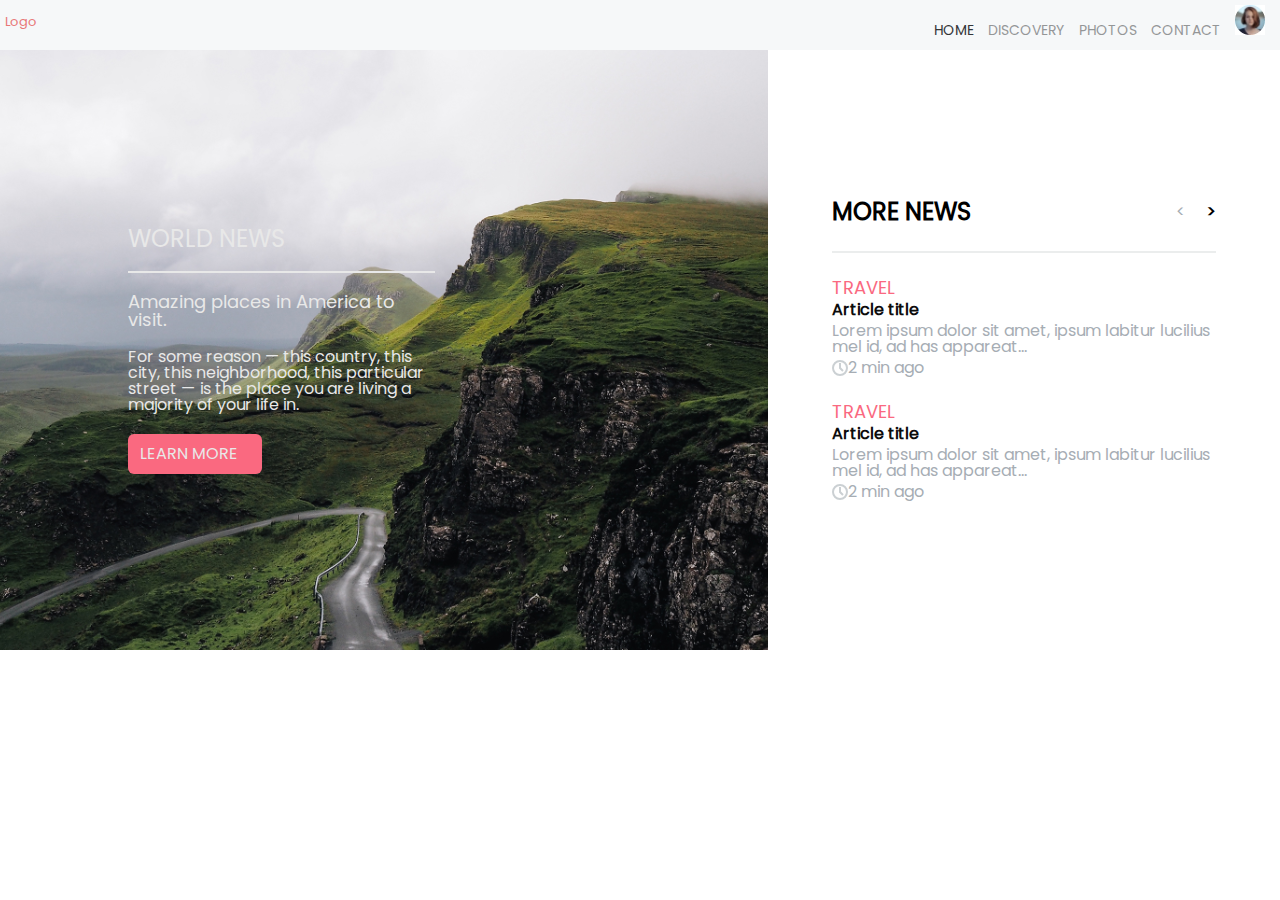
==== index.html @ dec8e2a4 "header and first section" ====
<!DOCTYPE html>
<html lang="en">
<head>
    <!-- seo meta tags -->
    <meta name="description" content="Free Web tutorials">
    <meta name="keywords" content="HTML, CSS,Forms,Contact">
    <meta name="author" content="Zura papiashvili">
    <!-- facebook  meta tags -->
    <meta property="og:url"                content="https://zura-papiashvili.github.io/HTML_CSS_task_10/" />
    <meta property="og:type"               content="Contact Page" />
    <meta property="og:title"              content="Canary Islands" />
    <meta property="og:description"        content="Unilab Stage 2 task" />
    <meta property="og:image"              content="https://astreatc.com/wp-content/uploads/elementor/thumbs/canaryislands_tmo_2013166_lrg-scaled-e1604774822308-oy2t4gxd7bbprxfwlxru85nkq8hnpl6gcvb4r02bos.jpg" />

    <link rel="stylesheet" href="css/reset.css">
    <link rel="stylesheet" href="css/fonts.css">
    <link rel="stylesheet" href="css/base.css">
    <meta charset="UTF-8">
    <meta name="viewport" content="width=device-width, initial-scale=1.0">
    <link rel="shortcut icon" href="images/mail.svg" type="image/svg">  
    <title>Document</title>
</head>
<body>
    <header>
        <div >
            <nav class='flex'>
                <a href="#"><p class='logo'>Logo</p></a>
                
                <ul>
                    <li><a href="#">HOME</a></li>
                    <li><a href="#">DISCOVERY</a></li>
                    <li><a href="#">PHOTOS</a></li>
                    <li><a href="#">CONTACT</a></li>
                    <li><a href="#"><img class='avatar' src="images/christopher-campbell-28567-unsplash.jpg" alt="img"></a></li>
                </ul>
            </nav>
        </div>
    </header>
    <section class='section-one flex'>
        <div class='world-news flex' >
            <div class='text-block   flex-column'>
                <h1>WORLD NEWS</h1>
                <span></span>
                <h2>Amazing places in America to visit.</h2>
                <p>For some reason — this country, this city, this neighborhood, this particular street —  is the place you are living a majority of your life in.</p>
                
                <div class="button">
                    <p>LEARN MORE</p>
                </div>

            </div>           
        </div>

        <div class="more-news ">
            <div class="right-block flex-column">
                <div class='flex'>
                    <h1>MORE NEWS</h1>
                    <div class="arrows">
                        <ul class="flex">
                            <li><</li>
                            <li>></li>
                        </ul>
                       
                        

                    </div>
                </div>
                
                <span></span>

                <div class="article">
                    <h2>TRAVEL</h2>
                    <h3>Article title</h3>
                    <p>Lorem ipsum dolor sit amet, ipsum labitur lucilius mel id, ad has appareat…</p>
                    <div class='time flex'>
                        <img src="images/time.svg" alt="t">
                        <p>2 min ago</p>
                    </div>
                </div>
                <div class="article">
                    <h2>TRAVEL</h2>
                    <h3>Article title</h3>
                    <p>Lorem ipsum dolor sit amet, ipsum labitur lucilius mel id, ad has appareat…</p>
                    <div class='time flex'>
                        <img src="images/time.svg" alt="t">
                        <p>2 min ago</p>
                    </div>
                </div>


            </div>
            
            




        </div>


    </section>


</body>
</html>
---- css/fonts.css ----
@font-face {
    font-family: 'Poppins';
    src: url('../fonts/Poppins-Regular.eot');
    src: url('../fonts/Poppins-Regular.eot?#iefix') format('embedded-opentype'),
        url('../fonts/Poppins-Regular.woff2') format('woff2'),
        url('../fonts/Poppins-Regular.woff') format('woff'),
        url('../fonts/Poppins-Regular.ttf') format('truetype'),
        url('../fonts/Poppins-Regular.svg#Poppins-Regular') format('svg');
    font-weight: normal;
    font-style: normal;
    font-display: swap;
}
---- css/base.css ----
header{
    width: 100%;
    display: block;
    z-index: 100;
    background-color: #F6F8F9;
    height: 50px;
    color: #343638;
    padding: 5px;
}
header a{
    color:#343638;
}
header li{
    padding-right: 10px;
    display: inline-block;
    opacity: 50%;

}
header li:first-child{
    opacity: 100%;
}
header li:last-child{
    opacity: 100%;
}
.logo{
    font-size: 13px;
    color: #E87777;
}


body{
    font-family:'Poppins';
    font-size: 14px;

    width: 100%;
}




.container{
    margin: 20px auto;
    max-width: 1140px;
    width: 100%;
    display: block;  
    margin-top: 0px; 
}

.flex{
    display: flex;
    flex-wrap: wrap;
    align-items: center;
    justify-content: space-between;
    vertical-align: center ;
}



.flex-column{
    display: flex;
    flex-direction: column;
    justify-content: space-between;

}

.world-news{
    width: 60%;
    background-image: url('../images/road.png');
    height: 600px; 
    background-position: center;
    background-repeat: no-repeat;
    background-size: cover;
    padding: 10%;
    color: #E8E8E8;
}
.text-block {
    width: 60%;
    height: 247px;
}
.text-block span{
    background-color: #E8E8E8;
    height: 2px;
}
h1{
    font-size: 24px;

}
h2{
    border: 2px;
    font-size: 18px;
    display: inline-block;
}
p{
    font-size: 16px;
}
.button{
    padding: 12px;
    height:40px ;
    width: 134px;
    background-color: #FA6980;
    border-radius: 6px;
}
.more-news{
    width: 40%;
    color: black;
    padding: 5%;
}
.right-block{
    height: 300px;
}
.more-news span{
    background-color: #EBEDED;
    height: 2px;
}
.more-news h2{
    
    color: #FA6980;

}
.more-news h1{
    
    color: #000000;
    font-weight: bolder;

}
.more-news h3{
    margin-top: 5px;
    margin-bottom: 5px;
    color: #0c0c0c;
    font-weight: bold;


}
.more-news {

    color:#A6ADB4;
    font-size: 16px;

}
.time{
    margin-top: 5px;
    display: flex;
    justify-content: left;
}
.arrows{
    width: 40px ;
    
}
.arrows li:last-child{
    font-weight: bold;
    color: black;
}





footer{
    padding: 20px;
}

footer li{
    margin-top: 10px;
}

@media (max-width: 870px){
    .text-area{
        margin-right: 15px;
        width: 100%;
        padding: 10px;
    }
    .form{
        flex-direction: column;
    }
    .inputs{
        flex-direction: row;
        justify-content: space-between;
        width: 100%;
        margin-top: 10px;
        margin-left: 15px;
        padding-right: 20px;
    }
    input,button{
        width: 48%;
    }
    
}
@media (max-width: 550px){
    .text-area{
        margin-right: 15px;
        width: 100%;
    }
    .form{
        flex-direction: column;
    }

    input,button{
        width: 100%;
    }
    .footer-blocks{
        flex-direction:column;
    }
    .footer-blocks ul{
        margin-top: 10px;
    }
    .slogan{
        text-align: center;
        font-size: 28px;
    }
}
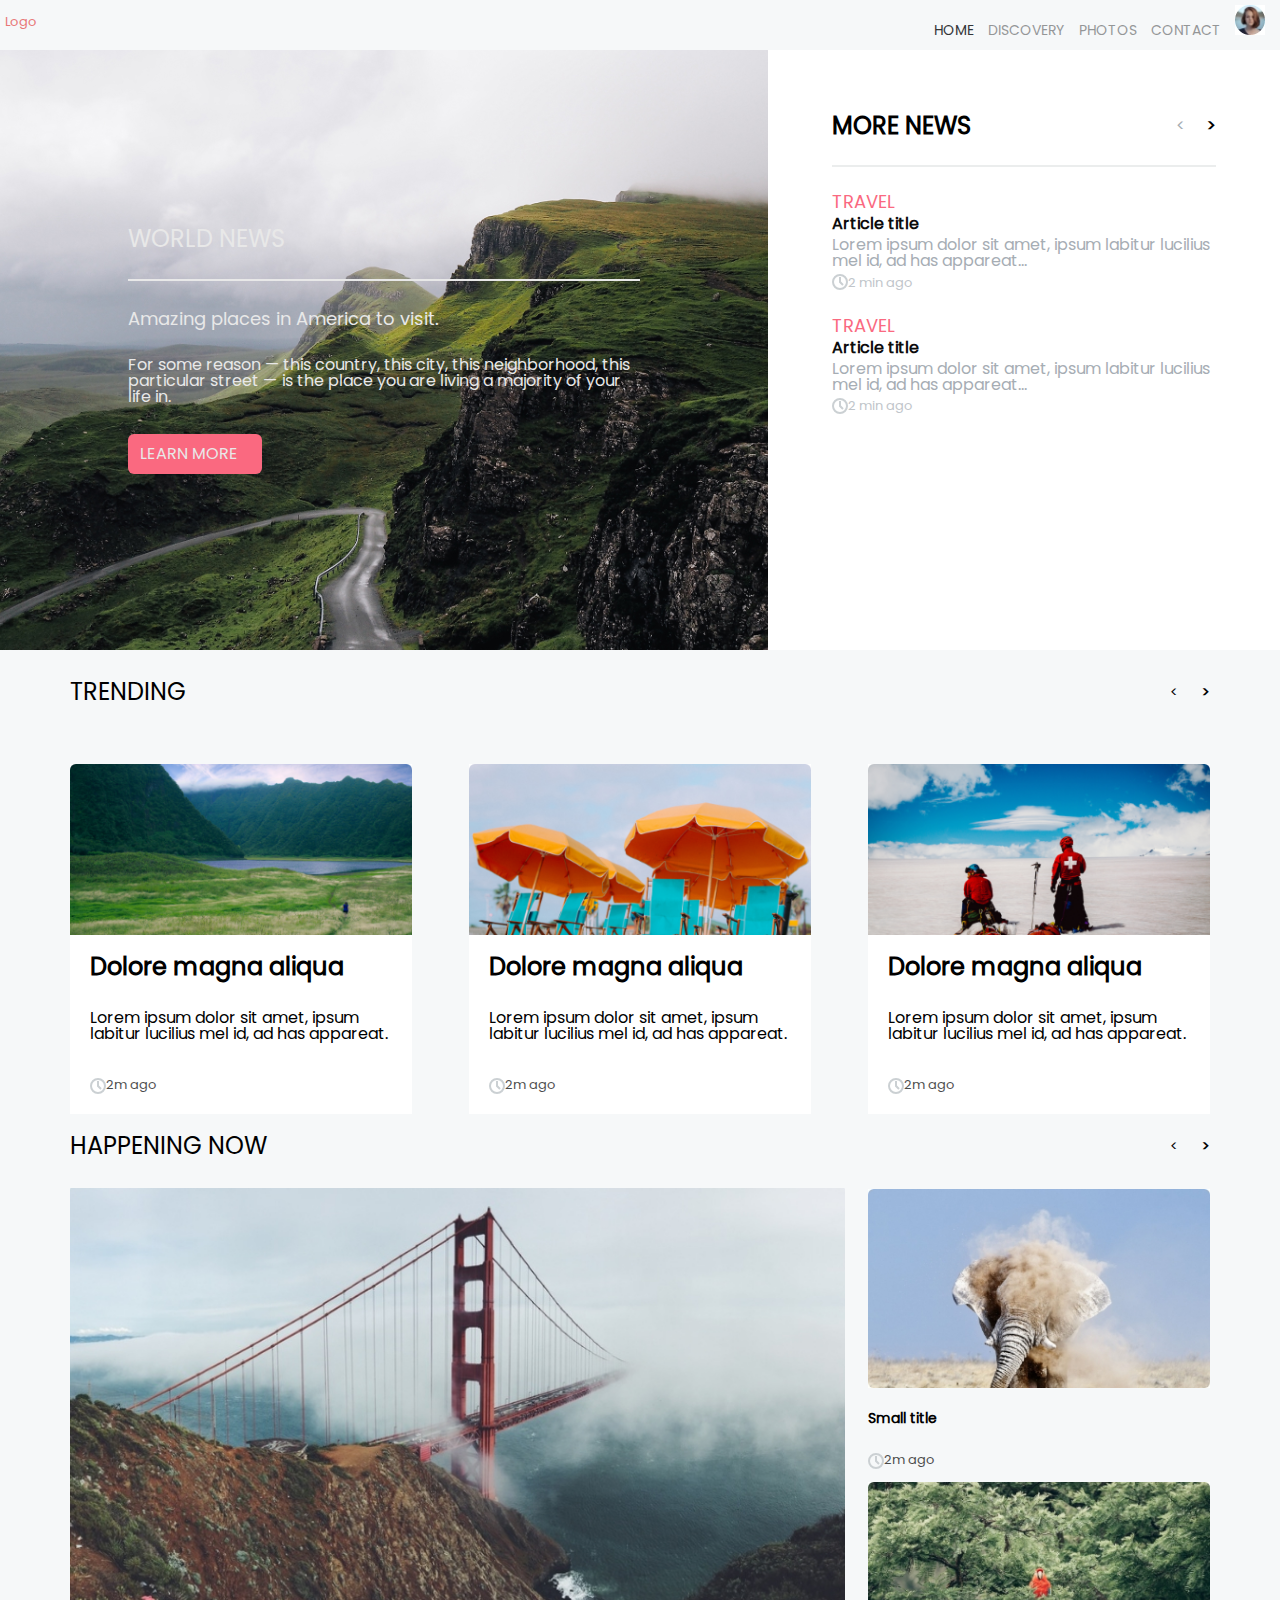
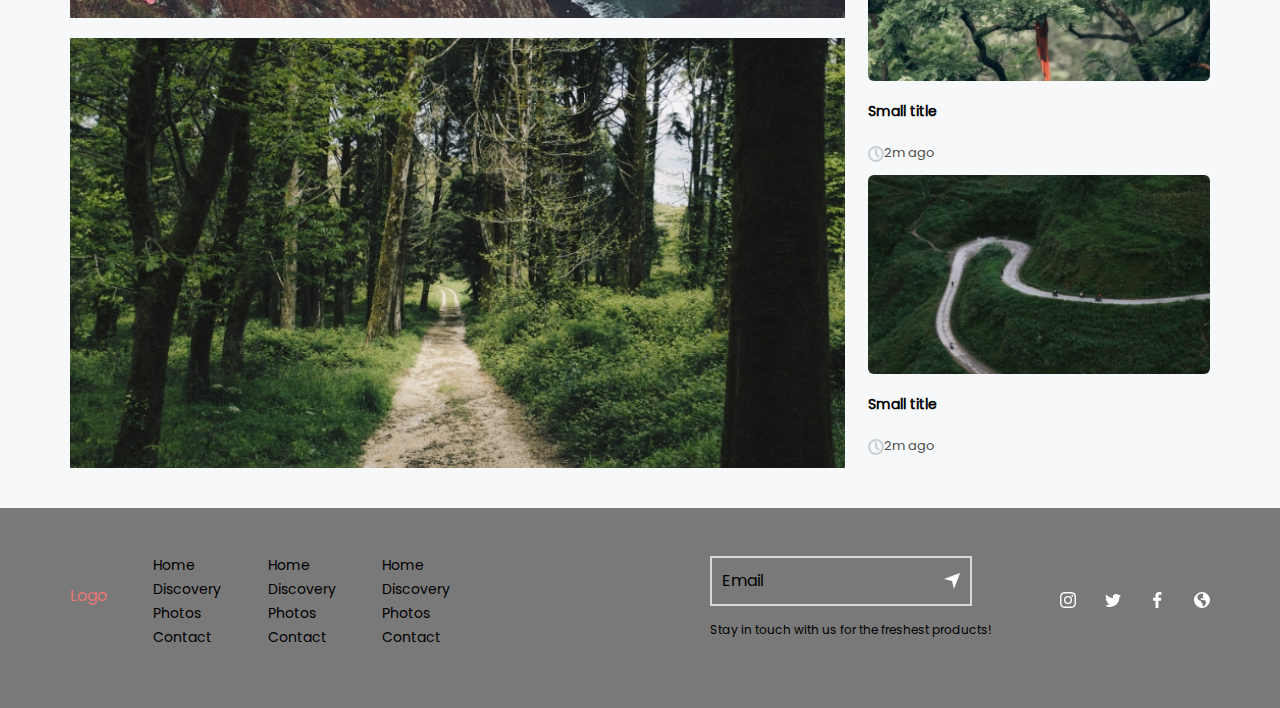
==== commit 2a47cb71: "landing page completed" ====
--- a/index.html
+++ b/index.html
@@ -8,7 +8,7 @@
     <!-- facebook  meta tags -->
     <meta property="og:url"                content="https://zura-papiashvili.github.io/HTML_CSS_task_10/" />
     <meta property="og:type"               content="Contact Page" />
-    <meta property="og:title"              content="Canary Islands" />
+    <meta property="og:title"              content="Unilab Project" />
     <meta property="og:description"        content="Unilab Stage 2 task" />
     <meta property="og:image"              content="https://astreatc.com/wp-content/uploads/elementor/thumbs/canaryislands_tmo_2013166_lrg-scaled-e1604774822308-oy2t4gxd7bbprxfwlxru85nkq8hnpl6gcvb4r02bos.jpg" />
 
@@ -22,7 +22,7 @@
 </head>
 <body>
     <header>
-        <div >
+        <div class='desktop-nav'>
             <nav class='flex'>
                 <a href="#"><p class='logo'>Logo</p></a>
                 
@@ -34,6 +34,23 @@
                     <li><a href="#"><img class='avatar' src="images/christopher-campbell-28567-unsplash.jpg" alt="img"></a></li>
                 </ul>
             </nav>
+        </div>
+
+        <div class="mobile-nav">
+            <div class=" flex ">
+                <p>9:41</p>
+                <div class="mobile-signs">
+                    <img src="images/Cellular Connection.svg" alt=" ">
+                    <img src="images/wifi.svg" alt="">
+                    <img src="images/Battery.svg" alt="">
+                </div>     
+            </div>
+            <div class="mobile flex">
+                <img src="images/burger.svg" alt="">
+                <p>LOGO</p>
+                <img src="images/christopher-campbell-28567-unsplash.jpg" alt="">
+
+            </div>
         </div>
     </header>
     <section class='section-one flex'>
@@ -86,19 +103,176 @@
                         <p>2 min ago</p>
                     </div>
                 </div>
-
-
-            </div>
-            
-            
-
-
-
-
-        </div>
-
-
+            </div>
+        </div>
     </section>
+    <section class="trending container ">
+        <div class="flex">
+            <h1>TRENDING</h1>
+            <div class="arrows">
+                <ul class="flex">
+                    <li><</li>
+                    <li>></li>
+                </ul>
+            </div>
+        </div>
+
+        <div class="trending-blocks flex" >
+            <div class="trending-block flex-column">
+                <img src="images/lake.png" alt="image">
+                <div class="text-block flex-column">
+                    <h3>Dolore magna aliqua</h3>
+                    <p>Lorem ipsum dolor sit amet, ipsum labitur lucilius mel id, ad has appareat.</p>
+                    <div class="time">
+                        <img src="images/time.svg" alt="T">
+                        <p>2m ago</p>
+                    </div>
+                </div>
+
+
+            </div>
+            <div class="trending-block flex-column">
+                <img src="images/umbrella.png" alt="image">
+                <div class="text-block flex-column">
+                    <h3>Dolore magna aliqua</h3>
+                    <p>Lorem ipsum dolor sit amet, ipsum labitur lucilius mel id, ad has appareat.</p>
+                    <div class="time">
+                        <img src="images/time.svg" alt="T">
+                        <p>2m ago</p>
+                    </div>
+                </div>
+
+
+            </div>
+            <div class="trending-block flex-column tablet">
+                <img src="images/clouds.png" alt="image">
+                <div class="text-block flex-column">
+                    <h3>Dolore magna aliqua</h3>
+                    <p>Lorem ipsum dolor sit amet, ipsum labitur lucilius mel id, ad has appareat.</p>
+                    <div class="time">
+                        <img src="images/time.svg" alt="T">
+                        <p>2m ago</p>
+                    </div>
+                </div>
+
+
+            </div>
+
+        </div>
+
+        
+    </section>
+    <section class="happening-now container">
+        <div class="flex">
+            <h1>HAPPENING NOW</h1>
+            <div class="arrows">
+                <ul class="flex">
+                    <li><</li>
+                    <li>></li>
+                </ul>
+            </div>
+        </div>
+        <div class="boxes flex">
+            <div class="vertical-box-left">
+                <div class="box-up ">
+
+                </div>
+
+                <div class="box-down">
+
+                </div>
+
+            </div>
+            <div class="vertical-box-right">
+                <div class="three-box flex-column">
+                    <img src="images/elephant.jpg" alt="">
+                    <h3>Small title</h3>
+                    <div class="time">
+                        <img src="images/time.svg" alt="T">
+                        <p>2m ago</p>
+                    </div>
+
+                </div>
+                <div class="three-box flex-column">
+                    <img src="images/perrot.jpg" alt="">
+                    <h3>Small title</h3>
+                    <div class="time">
+                        <img src="images/time.svg" alt="T">
+                        <p>2m ago</p>
+                    </div>
+
+                </div>
+                <div class="three-box flex-column tablet">
+                    <img src="images/road_turns.jpg" alt="">
+                    <h3>Small title</h3>
+                    <div class="time">
+                        <img src="images/time.svg" alt="T">
+                        <p>2m ago</p>
+                    </div>
+
+                </div>
+                
+            </div>
+
+        </div>
+
+    </section>
+    <footer>
+        <div class="container  flex tablet-footer ">
+            <div class="footer-left flex ">
+                <div class="logo">
+                    <p>Logo</p>
+
+                </div>
+                <nav class="vertical">
+                    <ul>
+                        <li>Home</li>
+                        <li>Discovery</li>
+                        <li>Photos</li>
+                        <li>Contact</li>
+                    </ul>
+                </nav>
+                <nav class="vertical">
+                    <ul>
+                        <li>Home</li>
+                        <li>Discovery</li>
+                        <li>Photos</li>
+                        <li>Contact</li>
+                    </ul>
+                </nav>
+                <nav class="vertical">
+                    <ul>
+                        <li>Home</li>
+                        <li>Discovery</li>
+                        <li>Photos</li>
+                        <li>Contact</li>
+                    </ul>
+                </nav>
+            </div>
+            <div class="right flex">
+                <div class="footer-center flex-column">
+                    <div class='mail flex'>
+                        <p>Email</p>
+    
+                        <img src="images/send.svg" alt="">
+                    </div>
+                    <p class='mail-text'>Stay in touch with us for the freshest products!</p>
+                </div>
+    
+                <div class="footer-right">
+                    <ul class="social flex ">
+                        <li><img src="images/instagram.svg" alt=""></li>
+                        <li><img src="images/twitter.svg" alt=""></li>
+                        <li><img src="images/facebook.svg" alt=""></li>
+                        <li><img src="images/Path 4.svg" alt=""></li>
+                    </ul>
+                </div>
+            </div>
+ 
+        </div>
+
+    </footer>
+
 
 
 </body>
--- a/css/base.css
+++ b/css/base.css
@@ -27,12 +27,15 @@
     font-size: 13px;
     color: #E87777;
 }
+.mobile-nav{
+    display: none;
+}
 
 
 body{
     font-family:'Poppins';
     font-size: 14px;
-
+    background-color:#F6F8F9 ;
     width: 100%;
 }
 
@@ -75,7 +78,7 @@
     color: #E8E8E8;
 }
 .text-block {
-    width: 60%;
+    width: 100%;
     height: 247px;
 }
 .text-block span{
@@ -102,9 +105,11 @@
     border-radius: 6px;
 }
 .more-news{
+    height: 600px;
     width: 40%;
     color: black;
     padding: 5%;
+    background-color: rgb(255, 255, 255);
 }
 .right-block{
     height: 300px;
@@ -139,9 +144,14 @@
 
 }
 .time{
+    font-size: 8px;
     margin-top: 5px;
     display: flex;
     justify-content: left;
+}
+.time p{
+    font-size: 13px;
+    opacity: 70%;
 }
 .arrows{
     width: 40px ;
@@ -151,61 +161,195 @@
     font-weight: bold;
     color: black;
 }
-
-
-
-
-
+.trending{
+    margin-top: 30px;
+ 
+}
+.trending-blocks{
+    margin-top: 60px;
+}
+.trending-block{
+    background-color: white;
+    width: 30%;
+    height: 350px;
+}
+.trending-block .text-block{
+    padding: 20px;
+}
+.trending-block h3{
+    font-weight: bold;
+    color: black;
+    font-size: 24px;
+}
+.boxes{
+    margin-top: 30px;
+}
+.vertical-box-left{
+    width: 68%;
+}
+.vertical-box-right{
+    width: 30%;
+    display: flex;
+    flex-direction: column;
+    
+    justify-content: space-around
+}
+
+.box-up{
+    width:100% ;
+    height: 430px;
+    background-image: url('../images/bridge.jpg');
+    
+    background-position: center;
+    background-repeat: no-repeat;
+    background-size: cover;
+}
+
+.box-down{
+    margin-top: 20px;
+    width:100% ;
+    height: 430px;
+    background-image: url('../images/wood.jpg');
+    
+    background-position: center;
+    background-repeat: no-repeat;
+    background-size: cover;
+}
+.three-box{
+    height: 280px;
+    display: flex;
+    align-content: space-between;
+    margin-bottom: 13px;
+}
+.three-box h3{
+    font-weight: bold;
+    color: black;
+}
 footer{
-    padding: 20px;
-}
-
+    margin-top: 40px;
+    padding: 40px;
+    background-color: #797979 ;
+    height: 200px;
+}
+.footer-center{
+    height: 80px;
+}
+.mail{
+    width:262px ;
+    height: 50px;
+    border:solid 2px rgb(216, 216, 216);
+    padding: 10px;
+}
+
+.mail-text{
+    font-size: 12px;
+}
+
+
+
+.footer-left{
+    width: 380px;
+}
+.social{
+    width: 150px;
+}
 footer li{
     margin-top: 10px;
 }
-
-@media (max-width: 870px){
-    .text-area{
-        margin-right: 15px;
-        width: 100%;
-        padding: 10px;
-    }
-    .form{
-        flex-direction: column;
-    }
-    .inputs{
+.right{
+    width:500px
+
+}
+
+@media (max-width: 800px){
+    .container{
+        max-width: 600px;
+    }
+    .section-one{
+        display: flex;
+        flex-direction: column;
+    }
+    .world-news{
+        width: 100%;
+    }
+    .more-news{
+        height: 400px;
+        width: 100%;
+    }
+    .trending-block{
+        width: 48%;
+    }
+    .tablet{
+        display: none;
+    }
+    .boxes{
+        display: flex;
+        flex-direction: column;
+    }
+    .vertical-box-left{
+        width: 100%;
+    }
+    .vertical-box-right{
+        width: 100%;
+        margin-top: 10px;
+        display: flex;
         flex-direction: row;
+        align-items: center;
         justify-content: space-between;
-        width: 100%;
+    }
+    .three-box{
+        width: 48%;
+
+    }
+    .tablet-footer{
+        display: flex;
+        flex-direction: column;
+    }
+    .footer-left{
+        width: 100%;
+    }
+    footer{
+        padding: 15px;
+        height: 220px;
+    }
+    .right{
         margin-top: 10px;
-        margin-left: 15px;
-        padding-right: 20px;
-    }
-    input,button{
-        width: 48%;
-    }
-    
+        width: 100%;
+    }
 }
 @media (max-width: 550px){
-    .text-area{
-        margin-right: 15px;
-        width: 100%;
-    }
-    .form{
-        flex-direction: column;
-    }
-
-    input,button{
-        width: 100%;
-    }
-    .footer-blocks{
-        flex-direction:column;
-    }
-    .footer-blocks ul{
-        margin-top: 10px;
-    }
-    .slogan{
-        text-align: center;
-        font-size: 28px;
-    }
+    header{
+        height: 60px;
+    }
+    .desktop-nav {
+        display: none;
+        
+    }
+    .mobile-nav{
+
+        display: block;
+
+    }
+    .mobile{
+        margin-top: 5px;
+    }
+    .trending-blocks{
+        display: flex;
+        flex-direction: column;
+        
+    }
+    .trending-block{
+        margin-bottom: 10px;
+        width: 90%;
+    }
+    .container{
+        max-width: 400px;
+    }
+    .vertical-box-right{
+        flex-direction: column;
+    }
+    .three-box{
+        width: 100%;
+    }
+   
 }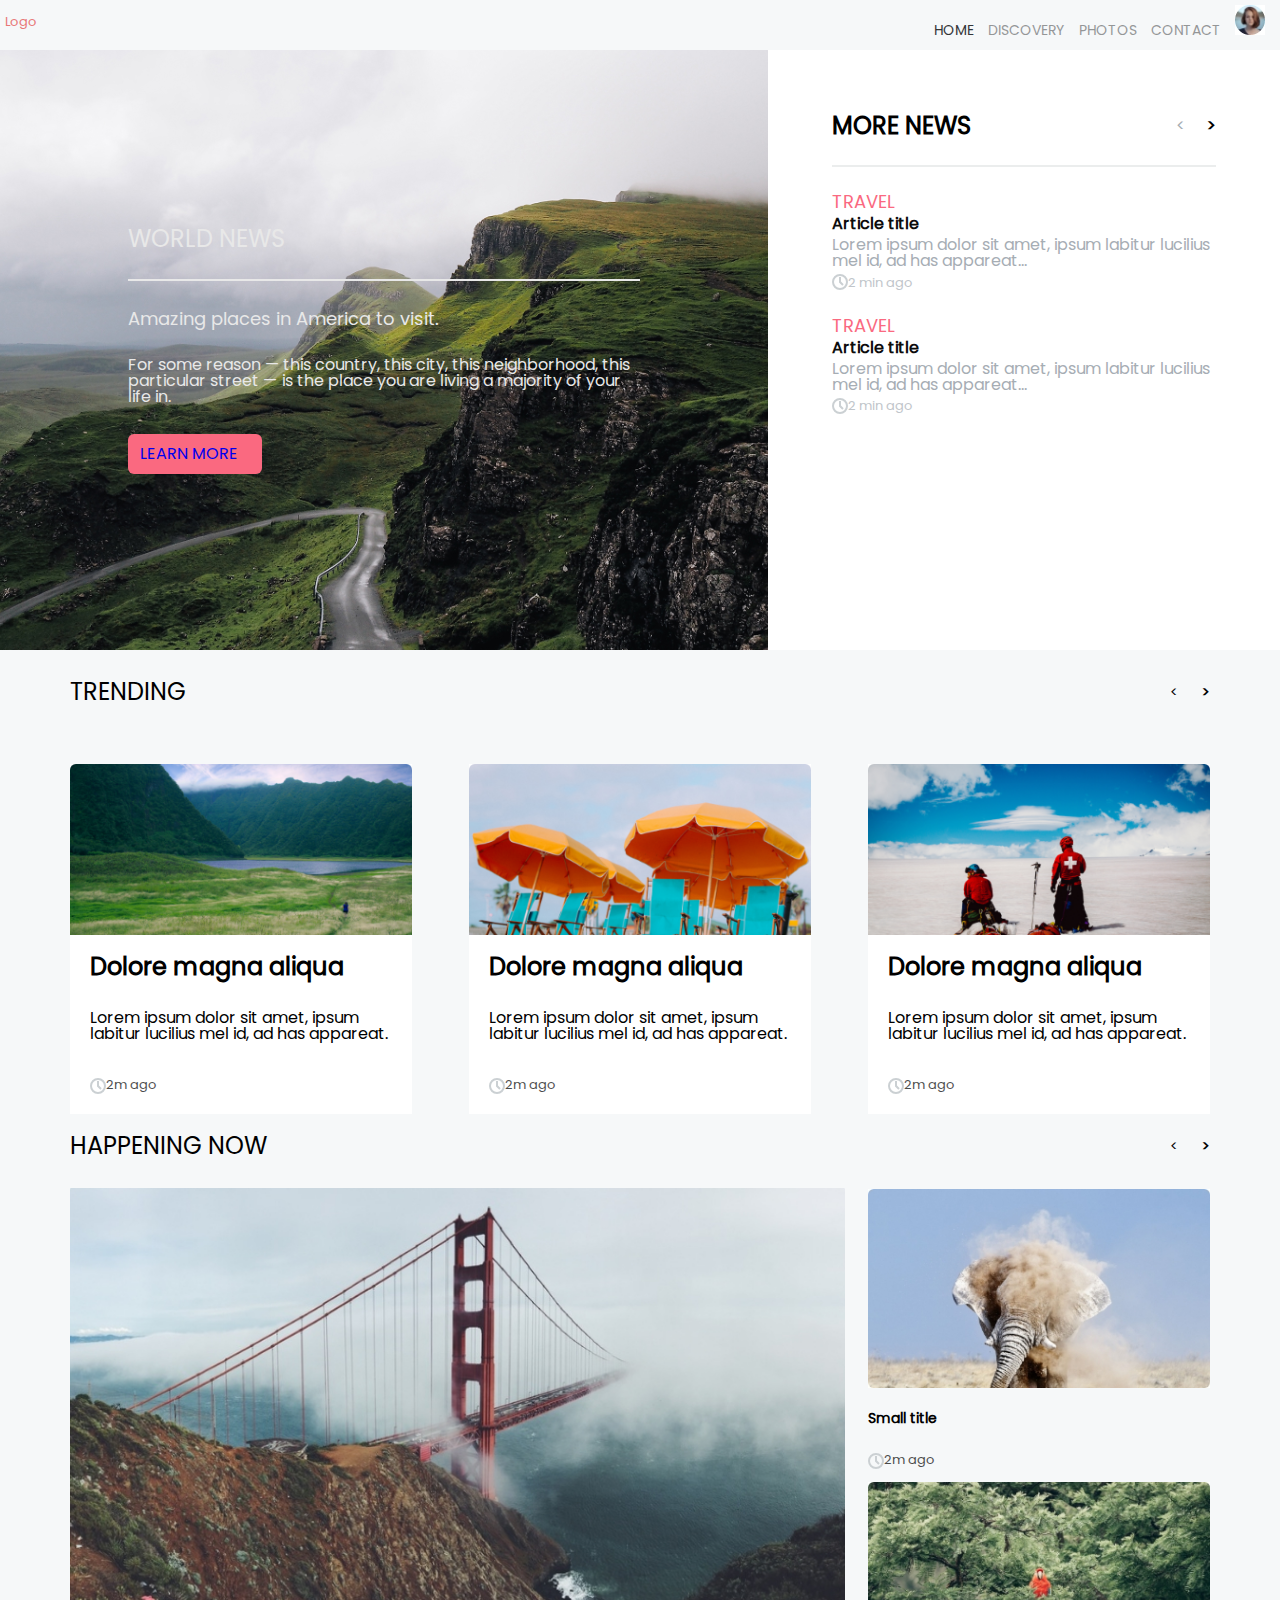
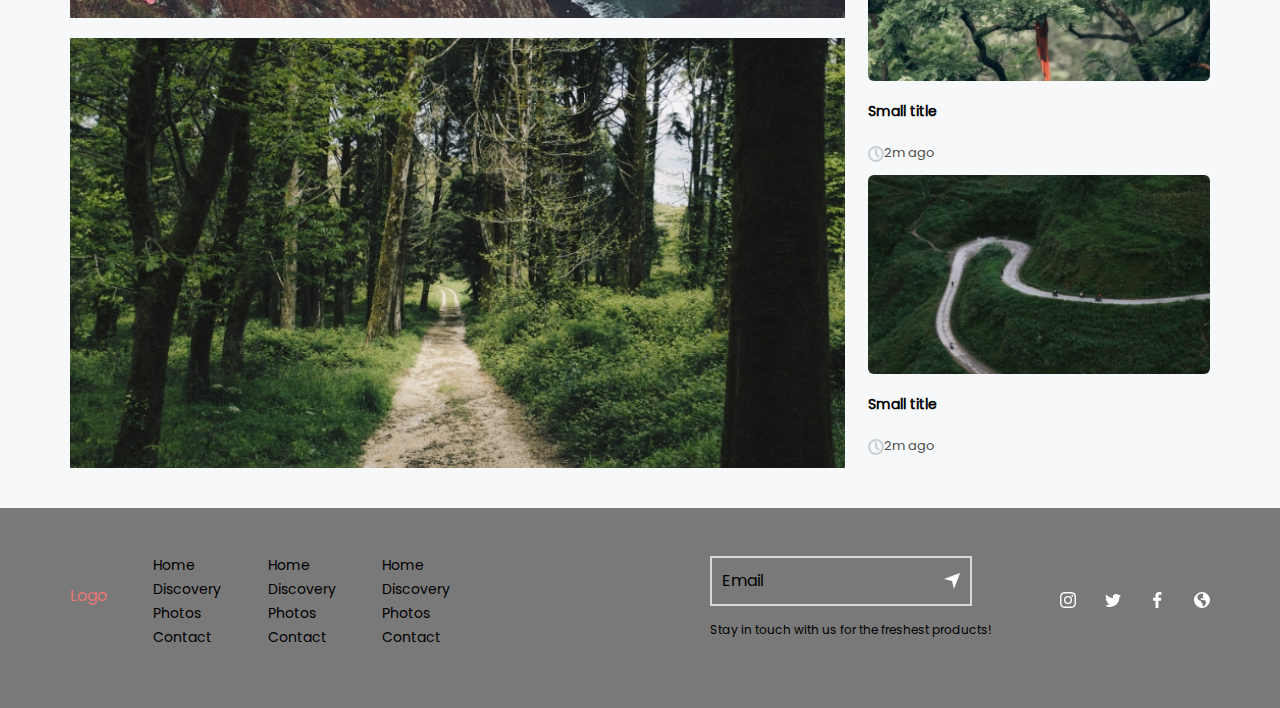
==== commit a121f632: "update readme" ====
--- a/index.html
+++ b/index.html
@@ -17,8 +17,8 @@
     <link rel="stylesheet" href="css/base.css">
     <meta charset="UTF-8">
     <meta name="viewport" content="width=device-width, initial-scale=1.0">
-    <link rel="shortcut icon" href="images/mail.svg" type="image/svg">  
-    <title>Document</title>
+    <link rel="shortcut icon" href="images/Path 4.svg" type="image/svg">  
+    <title>World News</title>
 </head>
 <body>
     <header>
@@ -61,9 +61,12 @@
                 <h2>Amazing places in America to visit.</h2>
                 <p>For some reason — this country, this city, this neighborhood, this particular street —  is the place you are living a majority of your life in.</p>
                 
-                <div class="button">
-                    <p>LEARN MORE</p>
-                </div>
+                <a href="story.html">
+                    <div class="button">
+                        <p>LEARN MORE</p>
+                    </div>
+                </a>
+               
 
             </div>           
         </div>
@@ -162,7 +165,7 @@
 
         
     </section>
-    <section class="happening-now container">
+    <section class="happening-now container" >
         <div class="flex">
             <h1>HAPPENING NOW</h1>
             <div class="arrows">
@@ -186,7 +189,8 @@
             <div class="vertical-box-right">
                 <div class="three-box flex-column">
                     <img src="images/elephant.jpg" alt="">
-                    <h3>Small title</h3>
+                    <a href="story.html"><h3>Small title</h3></a>
+                    
                     <div class="time">
                         <img src="images/time.svg" alt="T">
                         <p>2m ago</p>
@@ -202,10 +206,10 @@
                     </div>
 
                 </div>
-                <div class="three-box flex-column tablet">
+                <div class="three-box flex-column tablet" >
                     <img src="images/road_turns.jpg" alt="">
                     <h3>Small title</h3>
-                    <div class="time">
+                    <div class="time " >
                         <img src="images/time.svg" alt="T">
                         <p>2m ago</p>
                     </div>
--- a/css/base.css
+++ b/css/base.css
@@ -351,5 +351,11 @@
     .three-box{
         width: 100%;
     }
+    footer{
+        display: none;
+    }
+    .tablet{
+        display: flex;
+    }
    
 }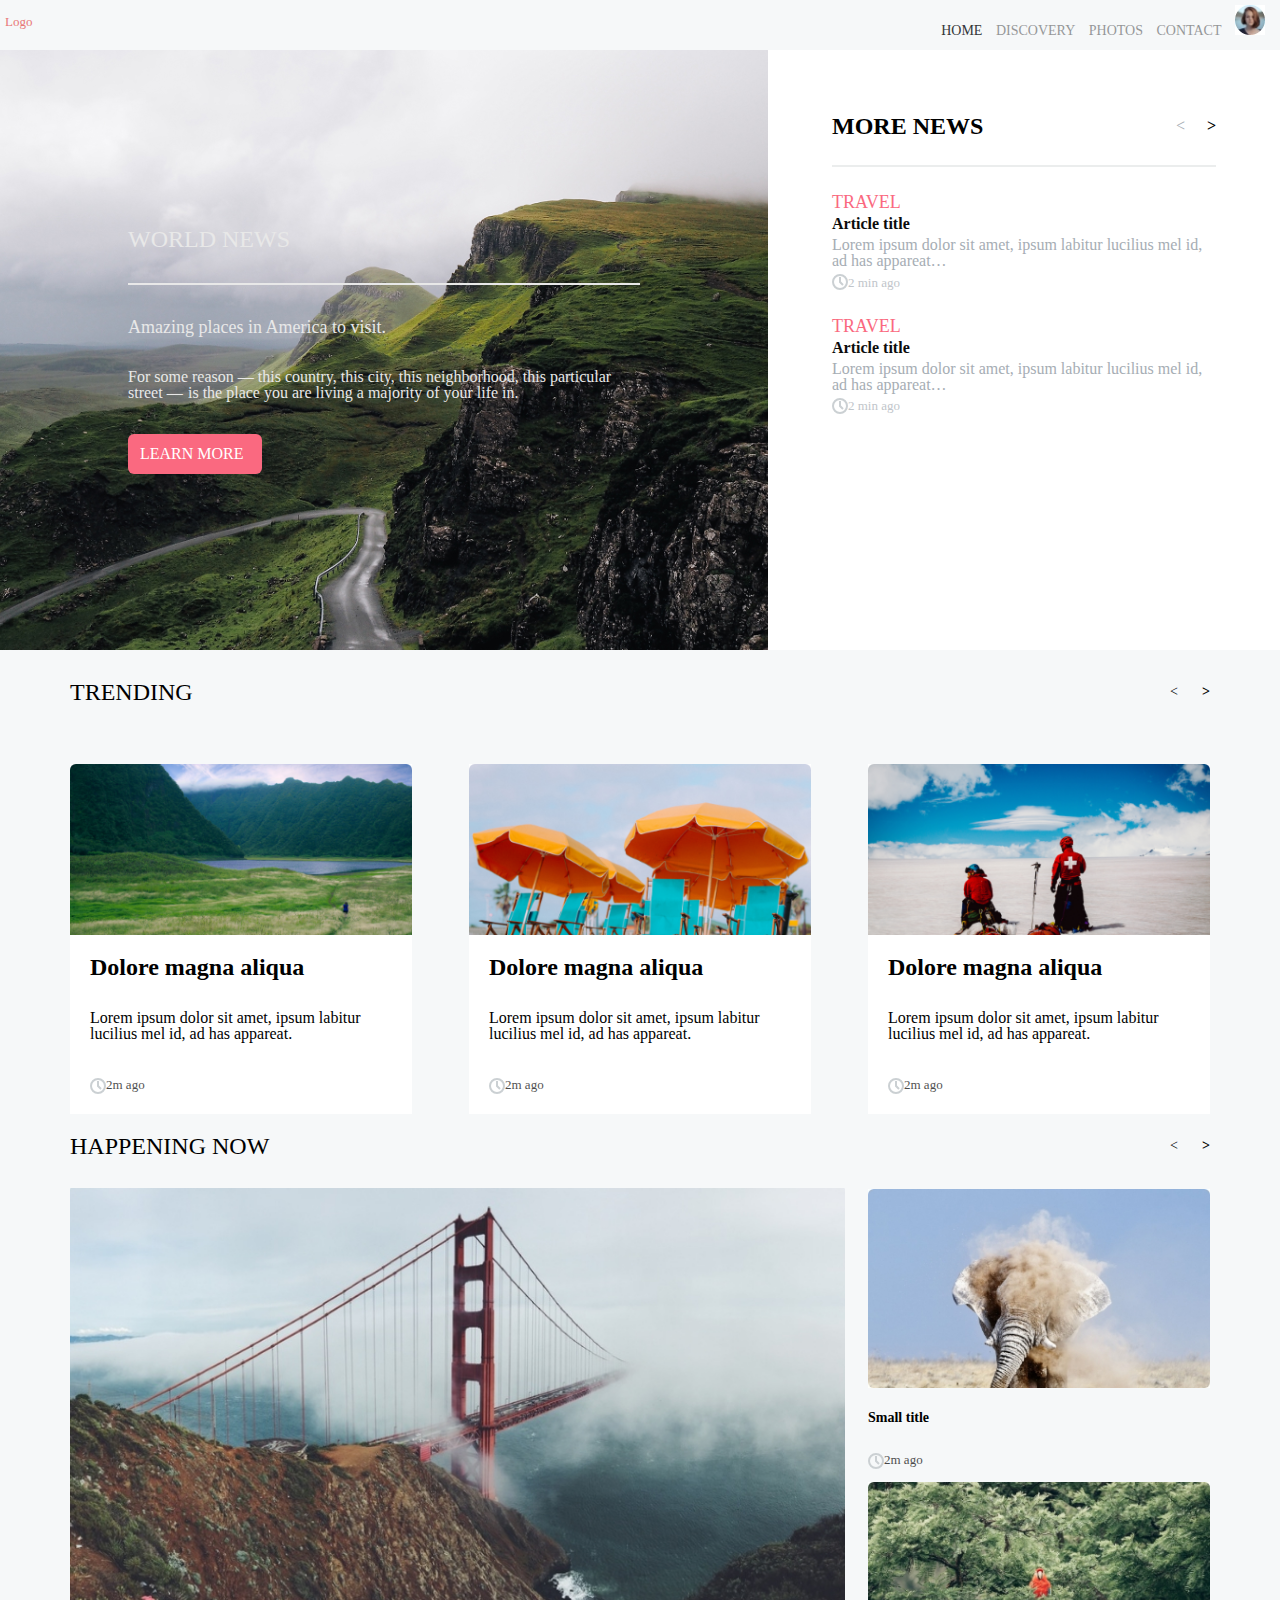
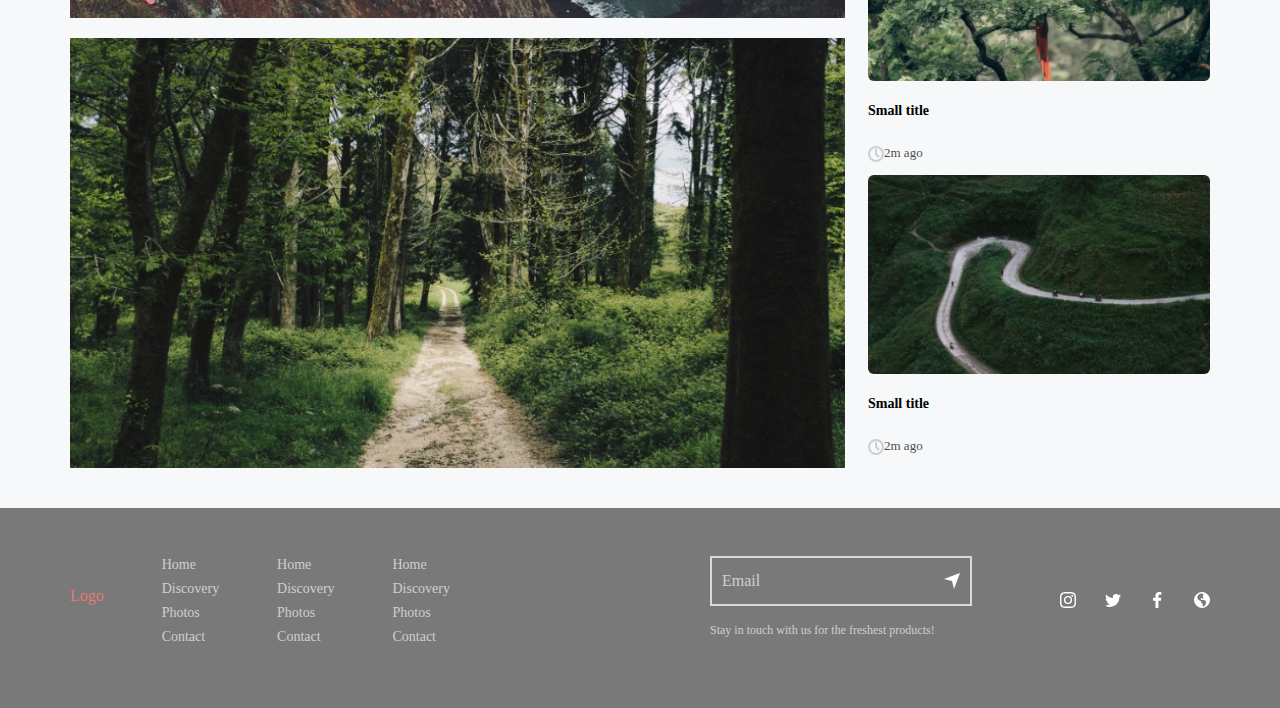
==== commit cd5b50b2: "update meta tags" ====
--- a/index.html
+++ b/index.html
@@ -6,7 +6,7 @@
     <meta name="keywords" content="HTML, CSS,Forms,Contact">
     <meta name="author" content="Zura papiashvili">
     <!-- facebook  meta tags -->
-    <meta property="og:url"                content="https://zura-papiashvili.github.io/HTML_CSS_task_10/" />
+    <meta property="og:url"                content="https://zura-papiashvili.github.io/Unilab_task_stage_2" />
     <meta property="og:type"               content="Contact Page" />
     <meta property="og:title"              content="Unilab Project" />
     <meta property="og:description"        content="Unilab Stage 2 task" />
--- a/css/fonts.css
+++ b/css/fonts.css
@@ -1,12 +1,23 @@
-
 @font-face {
-    font-family: 'Poppins';
-    src: url('../fonts/Poppins-Regular.eot');
-    src: url('../fonts/Poppins-Regular.eot?#iefix') format('embedded-opentype'),
-        url('../fonts/Poppins-Regular.woff2') format('woff2'),
-        url('../fonts/Poppins-Regular.woff') format('woff'),
-        url('../fonts/Poppins-Regular.ttf') format('truetype'),
-        url('../fonts/Poppins-Regular.svg#Poppins-Regular') format('svg');
+    font-family: 'Helvetica';
+    src: url('../fonts/Helvetica.eot');
+    src: url('../fonts/Helvetica.eot?#iefix') format('embedded-opentype'),
+        url('../fonts/Helvetica.woff2') format('woff2'),
+        url('../fonts/Helvetica.woff') format('woff'),
+        url('../fonts/Helvetica.ttf') format('truetype'),
+        url('../fonts/Helvetica.svg#Helvetica') format('svg');
+    font-weight: normal;
+    font-style: normal;
+    font-display: swap;
+}
+@font-face {
+    font-family: 'Acumin Pro';
+    src: url('../fonts/AcuminPro-Regular.eot');
+    src: url('../fonts/AcuminPro-Regular.eot?#iefix') format('embedded-opentype'),
+        url('../fonts/AcuminPro-Regular.woff2') format('woff2'),
+        url('../fonts/AcuminPro-Regular.woff') format('woff'),
+        url('../fonts/AcuminPro-Regular.ttf') format('truetype'),
+        url('../fonts/AcuminPro-Regular.svg#AcuminPro-Regular') format('svg');
     font-weight: normal;
     font-style: normal;
     font-display: swap;
--- a/css/base.css
+++ b/css/base.css
@@ -33,7 +33,7 @@
 
 
 body{
-    font-family:'Poppins';
+    font-family:'Acumin';
     font-size: 14px;
     background-color:#F6F8F9 ;
     width: 100%;
@@ -98,6 +98,7 @@
     font-size: 16px;
 }
 .button{
+    color: white;
     padding: 12px;
     height:40px ;
     width: 134px;
@@ -226,6 +227,7 @@
     color: black;
 }
 footer{
+    color: #CBD0D3;
     margin-top: 40px;
     padding: 40px;
     background-color: #797979 ;
